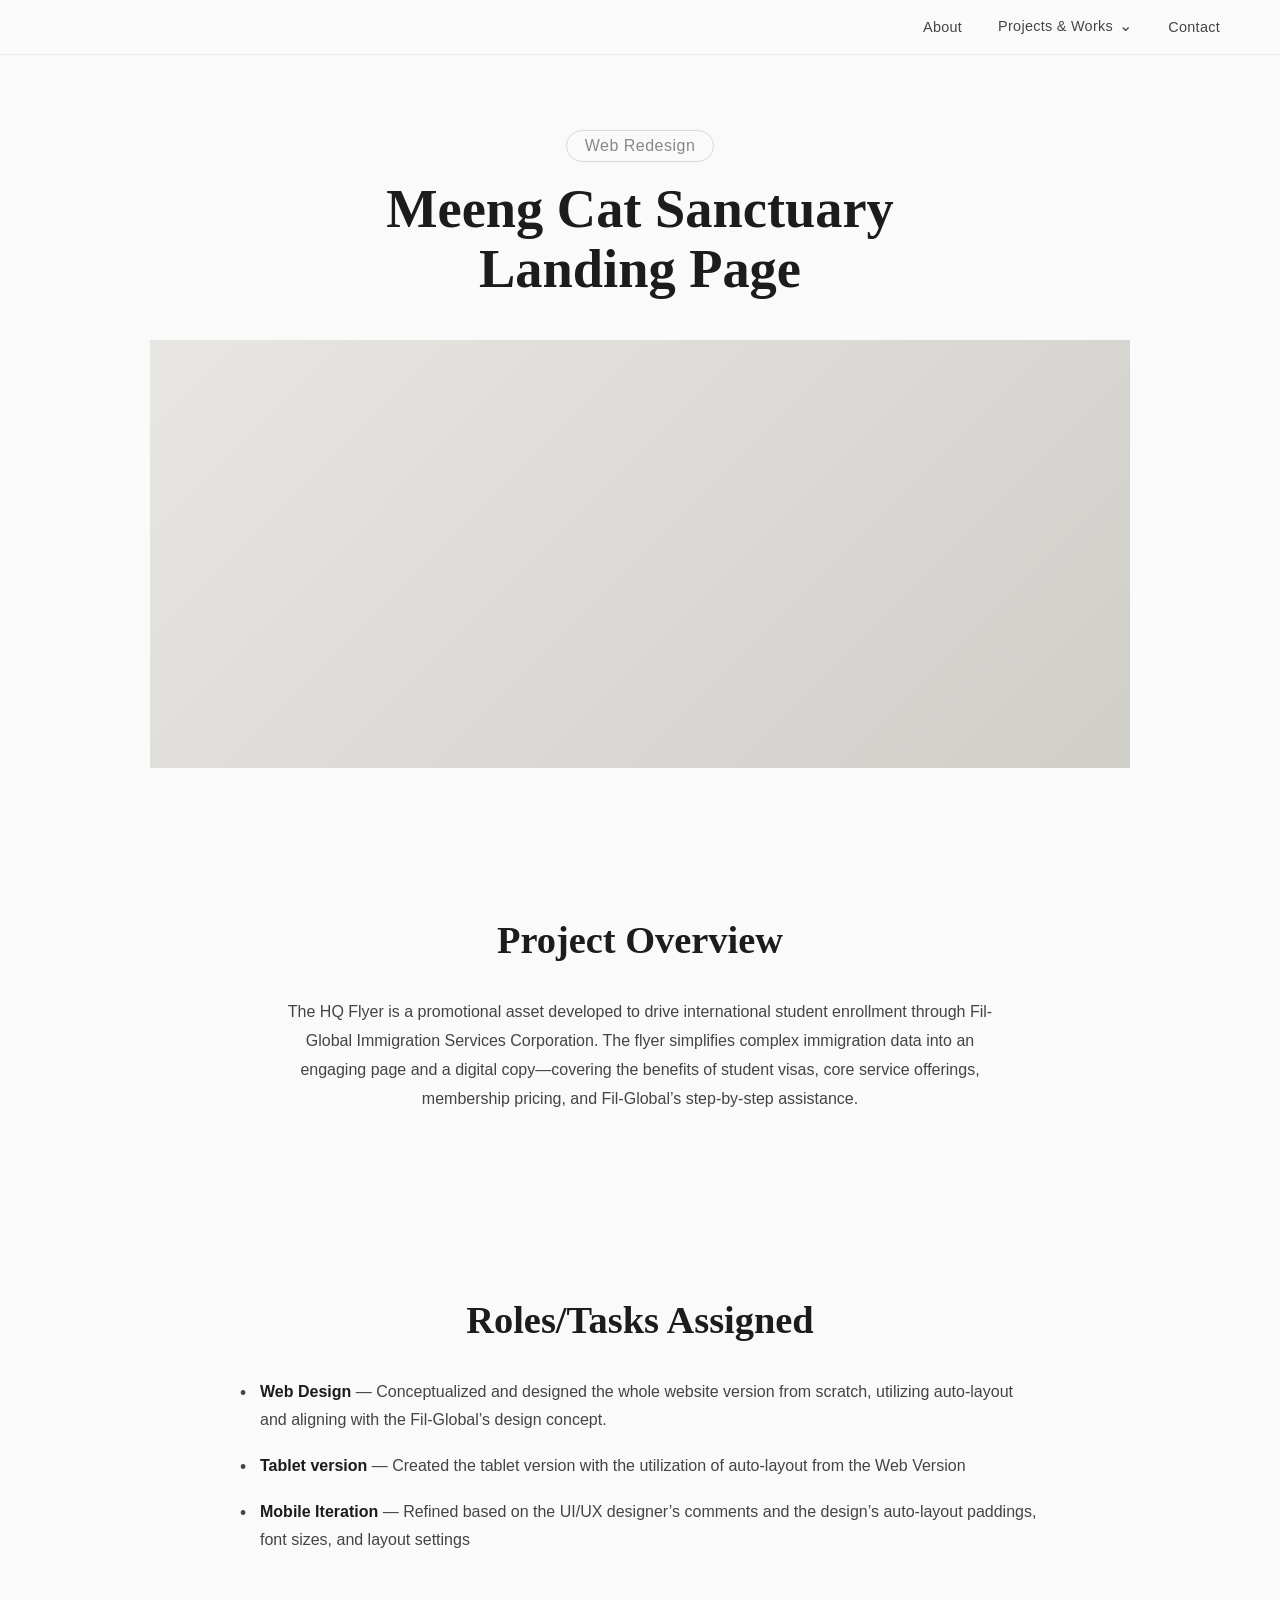
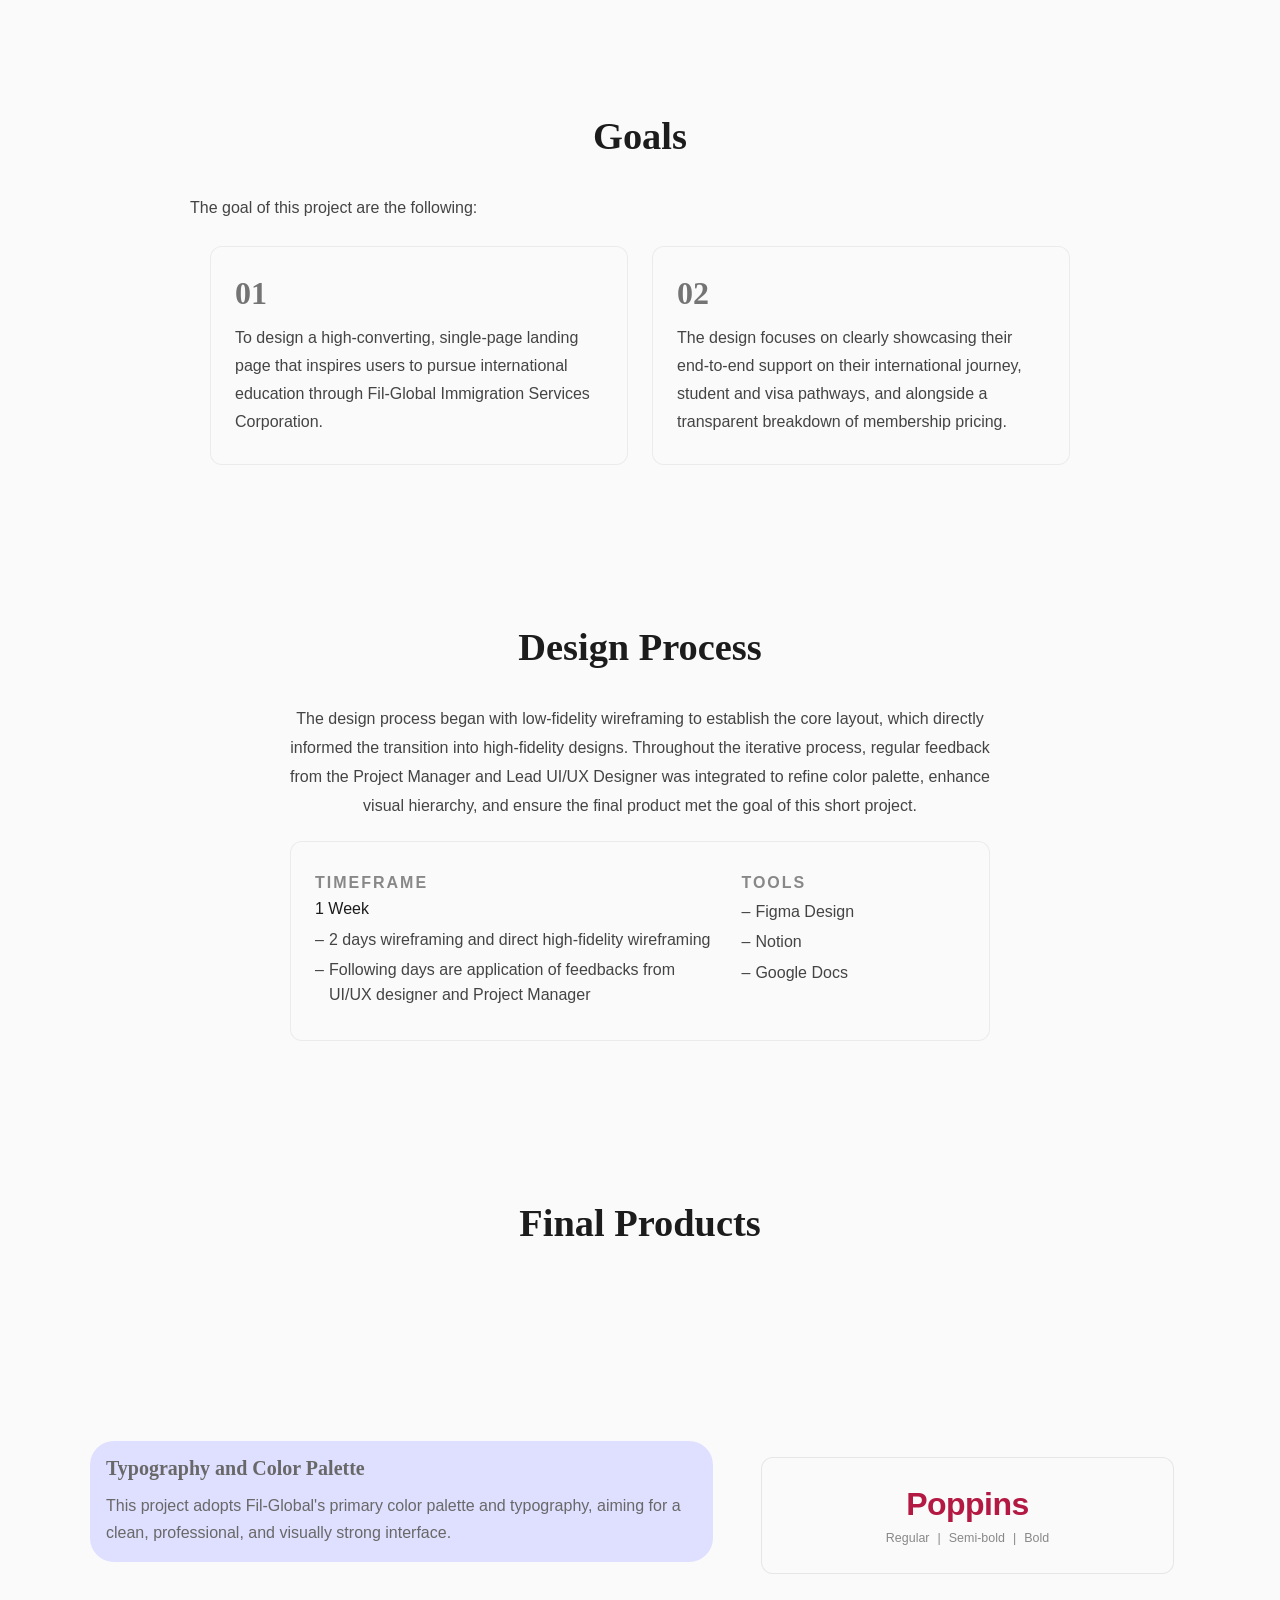
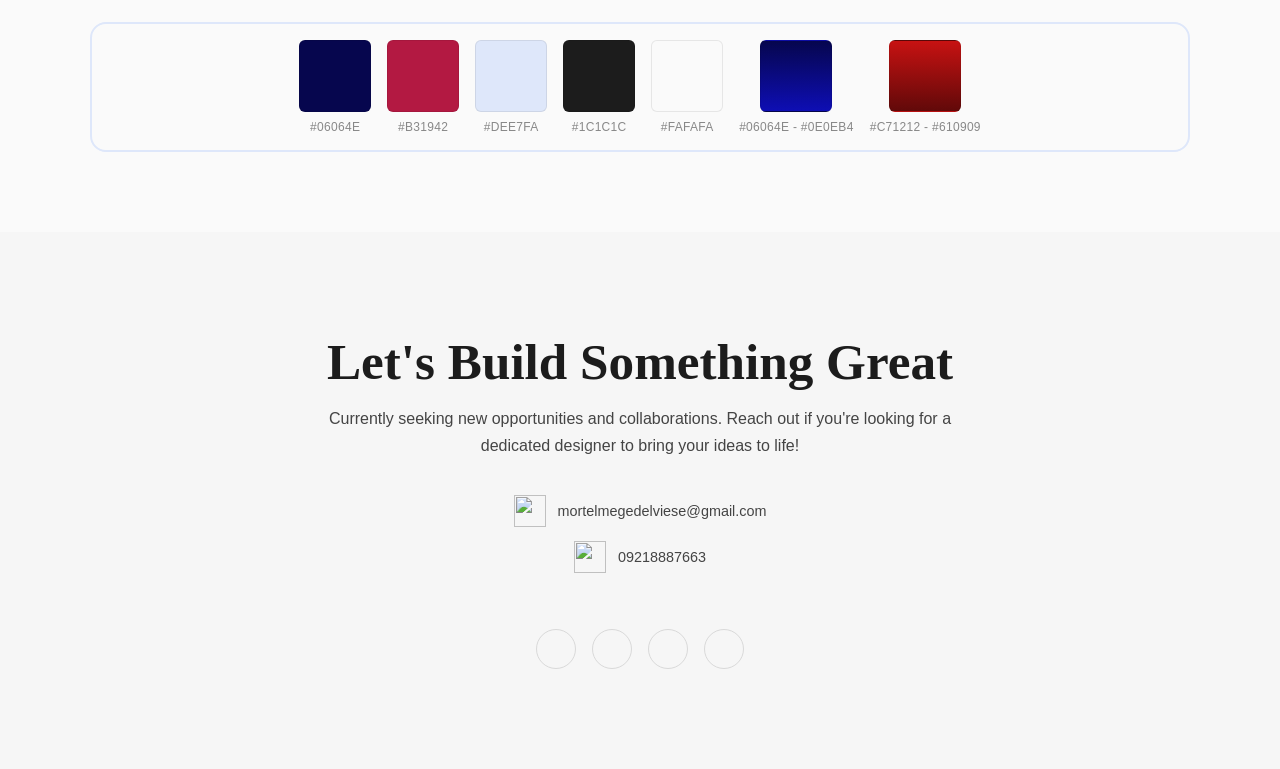
==== collateralwork.html @ 7d031345 "Vroom, Collateral, and Work Files" ====
<!DOCTYPE html>
<html lang="en">
<head>
  <meta charset="UTF-8" />
  <meta name="viewport" content="width=device-width, initial-scale=1.0" />
  <title>VROOM Car Rental — Case Study | Meg Mortel</title>
  <link rel="preconnect" href="https://fonts.googleapis.com" />
  <link rel="preconnect" href="https://fonts.gstatic.com" crossorigin />
  <link href="https://fonts.googleapis.com/css2?family=Playfair+Display:wght@700;900&family=DM+Sans:ital,wght@0,300;0,400;0,500;1,300&family=Montserrat:wght@700;900&display=swap" rel="stylesheet" />
  <link rel="stylesheet" href="works.css" />
  <link rel="stylesheet" href="collateral.css" />

</head>
<body>

  <!-- NAV -->
  <nav>
    <a href="index.html" class="nav-logo"><img src="index icons/MegMortel Logo.png" alt=""></a>
    <ul>
      <li><a href="index.html#about">About</a></li>
      <li class="has-dropdown">
        <a href="index.html#projects" class="dropdown-toggle">
          Projects &amp; Works
          <span class="chevron">&#8964;</span>
        </a>
        <ul class="dropdown">
          <li><a href="uiux.html">UI/UX Design</a></li>
          <li><a href="graphicdes.html">Graphic Design</a></li>
        </ul>
      </li>
      <li><a href="index.html#contact">Contact</a></li>
    </ul>
  </nav>

  <!-- HERO -->
  <section id="hero">
    <div class="hero-meta reveal">
      <span class="pill">Web Redesign</span>
    </div>
    <h1 class="hero-title reveal">Meeng Cat Sanctuary<br>Landing Page</h1>

    <div class="hero-banner reveal">
      <div class="hero-img-placeholder"><img src="collateral images/collateral - header.png" alt=""></div>
    </div>
  </section>

  <!-- PROJECT OVERVIEW -->
  <section class="content-section" id="overview">
    <h2 class="section-heading reveal">Project Overview</h2>
    <p class="body-text centered reveal">
      The HQ Flyer is a promotional asset developed to drive international student enrollment through 
      Fil-Global Immigration Services Corporation. The flyer simplifies complex immigration data into 
      an engaging page and a digital copy—covering the benefits of student visas, core service offerings, 
      membership pricing, and Fil-Global’s step-by-step assistance.
    </p>

    <div class="full-img-block reveal">
      <img src="collateral images/collateral - display.png" alt="">
    </div>
  </section>
  <!-- PROBLEM -->
  <section class="content-section alt-bg" id="problem">
    <div class="section-inner">
      <h2 class="section-heading reveal">Roles/Tasks Assigned</h2>
      <ul class="problem-list reveal">
        <li>
          <strong>Web Design</strong> — Conceptualized and designed the whole website version from scratch, utilizing auto-layout and aligning with the Fil-Global’s design concept.
        </li>
        <li>
          <strong>Tablet version</strong> — Created the tablet version with the utilization of auto-layout from the Web Version
        </li>
        <li>
          <strong>Mobile Iteration</strong> — Refined based on the UI/UX designer’s comments and the design’s auto-layout paddings, font sizes, and layout settings 
        </li>
      </ul>
    </div>
  </section>

  <!-- GOALS -->
  <section class="content-section" id="goals">
    <div class="section-inner">
      <h2 class="section-heading reveal">Goals</h2>
      <p class="body-text reveal">The goal of this project are the following:</p>
      <div class="goals-grid reveal">
        <div class="goal-card">
          <div class="goal-num">01</div>
          <p>To design a high-converting, single-page landing page that inspires users to pursue international education through Fil-Global Immigration Services Corporation.</p>
        </div>
        <div class="goal-card">
          <div class="goal-num">02</div>
          <p>The design focuses on clearly showcasing their end-to-end support on their international journey, student and visa pathways, and alongside a transparent breakdown of membership pricing.</p>
        </div>
      </div>
    </div>
  </section>

  <!-- DESIGN PROCESS -->
  <section class="content-section alt-bg" id="process">
    <div class="section-inner">
      <h2 class="section-heading reveal">Design Process</h2>
      <p class="body-text centered reveal">
        The design process began with low-fidelity wireframing to establish the core layout, which directly informed the transition into high-fidelity designs. Throughout the iterative process, regular feedback from the Project Manager and Lead UI/UX Designer was integrated to refine color palette, enhance visual hierarchy, and ensure the final product met the goal of this short project.
      </p>

      <div class="process-meta reveal">

        <div class="timeframe-cont meta-col">
          <p class="meta-label">Timeframe</p>
          <p class="meta-val">1 Week</p>
          <ul class="meta-list">
            <li>2 days wireframing and direct high-fidelity wireframing</li>
            <li>Following days are application of feedbacks from UI/UX designer and Project Manager</li>
          </ul>
        </div>

        <div class="tools-cont meta-col">
          <p class="meta-label">Tools</p>
          <ul class="meta-list">
            <li>Figma Design</li>
            <li>Notion</li>
            <li>Google Docs</li>
          </ul>
        </div>

      </div>
    </div>
  </section>

  <!-- FINAL PRODUCTS -->
  <section class="content-section" id="final">
    <h2 class="section-heading reveal">Final Products</h2>
    <div class="full-img-block reveal">
      <img src="collateral images/collateral - finish.png" alt="">
    </div>
  </section>

  <!-- TYPOGRAPHY & COLOR PALETTE -->
<section class="content-section alt-bg" id="typography">
  <div class="coll-type-color-grid reveal">

    <div class="coll-type-block">
      <div class="coll-typography-container">
        <h3 class="coll-type-section-title">Typography and Color Palette</h3>
        <p class="coll-type-desc">
          This project adopts Fil-Global's primary color palette and typography,
          aiming for a clean, professional, and visually strong interface.
        </p>
      </div>
    </div>

    <div class="coll-brand-block">
      <div class="montserrat-display">
        <span class="mont-name">Poppins</span>  <!-- fix: was Montserrat -->
        <div class="mont-weights">
          <span>Regular</span><span>|</span><span>Semi-bold</span><span>|</span><span>Bold</span>
        </div>
      </div>
    </div>

    <div class="coll-color-container">
      <div class="coll-color-swatches">
        <div class="coll-swatch-item">
          <div class="coll-swatch" style="background:#06064E;"></div>
          <span>#06064E</span>
        </div>
        <div class="coll-swatch-item">
          <div class="coll-swatch" style="background:#B31942;"></div>
          <span>#B31942</span>
        </div>
        <div class="coll-swatch-item">
          <div class="coll-swatch" style="background:#DEE7FA;"></div>
          <span>#DEE7FA</span>
        </div>
        <div class="coll-swatch-item">
          <div class="coll-swatch" style="background:#1C1C1C;"></div>
          <span>#1C1C1C</span>
        </div>
        <div class="coll-swatch-item">
          <div class="coll-swatch" style="background:#FAFAFA;"></div>
          <span>#FAFAFA</span>
        </div>
        <div class="coll-swatch-item">
          <div class="coll-swatch" style="background:linear-gradient(#06064E, #0E0EB4);"></div>
          <span>#06064E - #0E0EB4</span> 
        </div>
        <div class="coll-swatch-item">
          <div class="coll-swatch" style="background:linear-gradient(#C71212, #610909);"></div>
          <span>#C71212 - #610909</span> 
        </div>
      </div>
    </div>

  </div>
</section>

  <!-- CONTACT -->
  <section id="contact">
    <h2 class="reveal">Let's Build Something Great</h2>
    <p class="reveal">Currently seeking new opportunities and collaborations. Reach out if you're looking for a dedicated designer to bring your ideas to life!</p>

    <div class="contact-info reveal">
      <div class="contact-row">
        <img src="index icons/mail.png" alt="">
        <p>mortelmegedelviese@gmail.com</p>
      </div>
      <div class="contact-row">
        <img src="index icons/call.png" alt="">
        <p>09218887663</p>
      </div>
    </div>

    <div class="social-links reveal">
      <a href="#https://github.com/Edelviese" aria-label="GitHub">
        <img src="index icons/github logo.png" alt="">
      </a>
      <a href="#https://www.linkedin.com/in/meg-edelviese-mortel/" aria-label="LinkedIn">
        <img src="index icons/linkedin logo.png" alt="">
      </a>
      <a href="#https://dribbble.com/meg-edelviese-mortel" aria-label="Dribbble">
        <img src="index icons/dribbble-icon logo.png" alt="">
      </a>
      <a href="#" aria-label="Instagram (unavailable at the moment)">
        <img src="index icons/instagram logo.png" alt="">
      </a>
    </div>
  </section>

  <script src="works.js"></script>
</body>
</html>
---- works.css ----
*, *::before, *::after { box-sizing: border-box; margin: 0; padding: 0; }

:root {
  --vroom-orange:      #F05C00;
  --vroom-red:         #B01C1C;
  --vroom-yellow:      #F5C518;
  --black:       #1c1c1c;
  --grey-dark:   #444;
  --grey-mid:    #888;
  --grey-light: #D9D9D9;
  --bg:        #FAFAFA;
  --bg-alt:      #FAFAFA;
  --white:       #FAFAFA;
  --radius:      12px;
}

html { scroll-behavior: smooth; }

body {
  font-family: 'Poppins', sans-serif;
  background: var(--bg);
  color: var(--black);
  overflow-x: hidden;
}

/* ─── NAV ─── */
nav {
  position: fixed; top: 0; left: 0; right: 0;
  z-index: 100;
  display: flex; align-items: center; justify-content: space-between;
  padding: 18px 60px;
  background: #FAFAFA;
  backdrop-filter: blur(10px);
  border-bottom: 1px solid rgba(0,0,0,0.06);
}

.nav-logo img{
  height: 40px;
}

nav ul {
  list-style: none;
  display: flex; gap: 36px;
}
nav ul a {
  text-decoration: none;
  color: var(--grey-dark);
  font-size: 0.9rem;
  font-weight: 500;
  letter-spacing: 0.3px;
  transition: color 0.2s;
}
nav ul a:hover { color: var(--purple); font-weight: 600;}

/* ─── DROPDOWN ─── */

.has-dropdown {
  position: relative;
}

.dropdown-toggle {
  display: flex;
  align-items: center;
  gap: 6px;
  cursor: pointer;
}

.chevron {
  font-size: 1rem;
  display: inline-block;
  transition: transform 0.25s ease;
  line-height: 1;
}

.has-dropdown.open .chevron {
  transform: rotate(180deg);
}

.dropdown {
  display: none;
  position: absolute;
  top: calc(100% + 8px);
  left: 50%;
  transform: translateX(-50%);
  background: var(--white);
  border-radius: 10px;
  box-shadow: 0 8px 24px rgba(0, 0, 0, 0.1);
  padding: 8px 0;
  min-width: 160px;
  list-style: none;
  z-index: 100;
}

.dropdown::before {
  content: '';
  position: absolute;
  top: -6px;
  left: 50%;
  transform: translateX(-50%);
  border-width: 0 6px 6px 6px;
  border-style: solid;
  border-color: transparent transparent var(--white) transparent;
}

.dropdown li a {
  display: block;
  padding: 10px 20px;
  font-size: 0.9rem;
  color: var(--text);
  white-space: nowrap;
  transition: background 0.2s, color 0.2s;
}

.dropdown li a:hover {
  background: #f5f5f5;
  color: #B31942;
}

.has-dropdown.open .dropdown {
  display: block;
}

.has-dropdown.open > a {
  color: #B31942;
}


/* ─── HERO ─── */
#hero {
  padding: 130px 60px 70px;
  max-width: 1100px;
  margin: 0 auto;
  text-align: center;
}

.hero-meta { margin-bottom: 18px; }

.pill {
  display: inline-block;
  border: 1.5px solid var(--grey-light);
  border-radius: 50px;
  padding: 6px 18px;
  font-size: 1rem;
  font-weight: 500;
  letter-spacing: 0.5px;
  color: var(--grey-mid);
}

.hero-title {
  font-family: 'Space Grotesk', serif;
  font-size: clamp(2rem, 5vw, 3.4rem);
  font-weight: 900;
  line-height: 1.1;
  margin-bottom: 40px;
  color: var(--black);
}

.hero-banner {
  position: relative;
  overflow: hidden;
  background: var(--grey-light);
}

.hero-img-placeholder {
  width: 100%;
  aspect-ratio: 16/7;
  background: linear-gradient(135deg, #e8e6e2, #d0cec9);
  display: flex; align-items: center; justify-content: center;
  font-size: 1rem;
  color: var(--grey-mid);
  font-weight: 500;
  letter-spacing: 0.5px;
}

.hero-banner img {
  width: 100%;
  display: block;
}


/* ─── SHARED SECTION STYLES ─── */ 
.content-section {
  padding: 80px 60px;
}

.alt-bg { background: var(--bg-alt); }

.section-inner {
  max-width: 900px;
  margin: 0 auto;
}

.section-heading {
  font-family: 'Space Grotesk', serif;
  font-size: clamp(1.6rem, 3.5vw, 2.4rem);
  font-weight: 900;
  text-align: center;
  margin-bottom: 36px;
  color: var(--black);
}

.body-text {
  font-size: 1rem;
  line-height: 1.8;
  color: var(--grey-dark);
  max-width: 720px;
}
.body-text.centered { margin: 0 auto; text-align: center; }

/* ─── FULL IMAGE BLOCKS ─── */
.full-img-block {
  max-width: 1000px;
  margin: 24px auto 0;
}

.img-placeholder {
  width: 100%;
  border-radius: var(--radius);
  background: linear-gradient(135deg, #e2e0dc, #cac8c3);
  display: flex; align-items: center; justify-content: center;
  font-size: 1rem;
  color: var(--grey-mid);
  font-weight: 500;
  letter-spacing: 0.5px;
}
.img-placeholder.tall   { aspect-ratio: 16/7; }
.img-placeholder.medium { aspect-ratio: 16/6; }

.img-placeholder img,
.full-img-block img {
  width: 100%;
  display: block;
}

/* ─── PROBLEM ─── */
.problem-list {
  list-style: none;
  display: flex; flex-direction: column; gap: 18px;
  max-width: 800px;
  margin: 0 auto;
}
.problem-list li {
  font-size: 1rem;
  line-height: 1.75;
  color: var(--grey-dark);
  padding-left: 20px;
  position: relative;
}
.problem-list li::before {
  content: '•';
  position: absolute; left: 0; top: 0;
  color: var(--orange);
  font-size: 1.1rem;
}
.problem-list strong { color: var(--black); }

/* ─── GOALS ─── */
.goals-grid {
  display: grid;
  grid-template-columns: 1fr 1fr;
  gap: 24px;
  max-width: 860px;
  margin: 24px auto 0;
}

.goal-card {
  background: var(--white);
  border-radius: var(--radius);
  padding: 28px 24px;
  border: 1px solid rgba(0,0,0,0.06);
}

.goal-num {
  font-family: 'Space Grotesk', serif;
  font-size: 2rem;
  font-weight: 900;
  color: var(--orange);
  margin-bottom: 12px;
  opacity: 0.6;
}

.goal-card p {
  font-size: 1rem;
  line-height: 1.75;
  color: var(--grey-dark);
}

/* ─── PROCESS META ─── */
.process-meta {
  display: grid;
  grid-template-columns: 1.8fr 1fr; 
  max-width: 700px;
  margin: 20px auto 0;
  background: var(--white);
  border-radius: var(--radius);
  padding: 32px 24px;
  border: 1px solid rgba(0,0,0,0.06);
  gap: 24px;

}

.meta-label {
  font-size: 1rem;
  font-weight: 700;
  letter-spacing: 2px;
  text-transform: uppercase;
  color: var(--grey-mid);
  margin-bottom: 8px;
}

.meta-val {
  font-size: 1rem;
  font-weight: 500;
  color: var(--black);
  margin-bottom: 10px;
}

.meta-list {
  list-style: none;
  display: flex; flex-direction: column; gap: 6px;
}
.meta-list li {
  font-size: 1rem;
  color: var(--grey-dark);
  line-height: 1.55;
  padding-left: 14px;
  position: relative;
}
.meta-list li::before {
  content: '–';
  position: absolute; left: 0;
  color: var(--orange);
}

/* ─── VROOM TYPOGRAPHY & COLOR ─── */
/* description */
.type-color-grid {
  display: grid;
  grid-template-columns: 1.4fr 1fr; 
  gap: 32px;
  max-width: 1100px;
  margin: 0 auto;
  align-items: start;
}

.type-block {
  background: var(--white);
  border-radius: var(--radius);
  /* padding: 32px; */
  display: flex;          
  flex-direction: column; 
  gap: 20px;
}

.typography-container {
  background-color: #FFF2EA;
  padding: 16px 16px;
  border-radius: 24px;
}

.type-section-title {
  font-family: 'Space Grotesk', serif;
  font-size: 1.25rem;
  font-weight: 700;
  margin-bottom: 12px;
  color: #686868;
}

.type-desc {
  font-size: 1rem;
  line-height: 1.7;
  color: #686868;
  margin-bottom: 24px;
}

/* color palette */

.color-container  {
  border: 2px solid #F05C00;
  border-radius: 16px;
  padding: 16px 16px;
  align-items: center;
}

.color-swatches {
  display: flex; gap: 16px; flex-wrap: wrap;
  margin-bottom: 8px;
  justify-content: center;
}

.swatch {
  width: 72px; height: 72px;
  border-radius: 6px;
  border: 1px solid rgba(0,0,0,0.08);
  cursor: pointer;
  transition: transform 0.2s;
}
.swatch:hover { transform: scale(1.1); }

.swatch-item {
  display: flex;
  flex-direction: column;
  align-items: center;
  gap: 16px;
}

.swatch-item span {
  font-size: 0.9rem;
  text-align: center;
  color: var(--grey-mid);
  font-weight: 500;
  letter-spacing: 0.3px;
}

.swatch-labels span {
  font-size: 0.9rem;
  width: 64px;       
  text-align: center;
  color: var(--grey-mid);
  font-weight: 500;
  letter-spacing: 0.3px;
}

/* brand - typography */

.brand-block {
  display: flex; flex-direction: column; gap: 20px;
  align-items: center;
  padding: 16px;
}

.montserrat-display {
  background: var(--white);
  padding: 28px 24px;
  text-align: center;
}

.mont-name {
  display: block;
  font-family: 'Montserrat', sans-serif;
  font-size: 2rem;
  font-weight: 700;
  color: #F05C00;
  letter-spacing: -0.5px;
  margin-bottom: 8px;
}

.mont-weights {
  font-size: 0.78rem;
  color: var(--grey-mid);
  display: flex; justify-content: center; gap: 8px;
  align-items: center;
}

.vroom-logo-block {
  background: var(--white);
  border-radius: var(--radius);
  padding: 28px 24px;
  border: 1px solid rgba(0,0,0,0.06);
  display: flex; align-items: center; justify-content: center;
}

.vroom-logo-placeholder {
  display: flex; align-items: center; gap: 14px;
}

/* ─── CTA / FOOTER ─── */
#contact {
  background: #F6F6F6;
  padding: 100px 24px;
  text-align: center;
}

#contact h2 {
  font-family: 'Space Grotesk', serif;
  font-size: clamp(2rem, 5vw, 3.2rem);
  font-weight: 900;
  margin-bottom: 14px;
}

#contact > p {          
  color: var(--grey-dark);
  max-width: 640px;
  margin: 0 auto 36px;
  line-height: 1.7;
}

.contact-info {
  display: inline-flex;
  flex-direction: column;
  align-items: center;
  gap: 14px;
  margin-bottom: 32px;
}

.contact-row {
  display: flex;
  align-items: center;
  gap: 12px;
  font-size: 0.9rem;
  color: var(--grey-dark);
}
.contact-row svg { color: var(--purple); flex-shrink: 0; }

.contact-row img {
  width: 32px;
  height: 32px;
  object-fit: contain;
  flex-shrink: 0;
}

.contact-row p {
  margin: 0;
  font-size: 0.9rem;
  color: var(--grey-dark);
}

.social-links {
  display: flex; gap: 16px; justify-content: center;
  margin-top: 24px;
}
.social-links a {
  width: 40px; height: 40px;
  border-radius: 50%;
  border: 1.5px solid var(--grey-light);
  display: flex; align-items: center; justify-content: center;
  text-decoration: none;
  color: var(--grey-dark);
  transition: border-color 0.2s, color 0.2s, transform 0.2s;
}
.social-links a:hover {
  border-color: var(--purple);
  color: var(--purple);
  transform: translateY(-3px);
}

/* ─── ANIMATIONS ─── */
.reveal {
  opacity: 0;
  transform: translateY(28px);
  transition: opacity 0.7s ease, transform 0.7s ease;
}
.reveal.visible {
  opacity: 1;
  transform: translateY(0);
}



/* ─── RESPONSIVE ─── */
@media (max-width: 768px) {
  nav { padding: 16px 20px; }
  nav ul { gap: 18px; }

  #hero { padding: 110px 20px 50px; }
  .content-section { padding: 60px 20px; }

  .goals-grid { grid-template-columns: 1fr; }
  .process-meta { grid-template-columns: 1fr; }
  .type-color-grid { grid-template-columns: 1fr; }
}
---- collateral.css ----
/* ─── TYPOGRAPHY & COLOR ─── */

.coll-type-color-grid {        
  display: grid;
  grid-template-columns: 1.4fr 1fr;
  grid-template-rows: auto auto;
  gap: 32px;
  max-width: 1100px;
  margin: 0 auto;
  align-items: start;
}

.coll-color-container {
  grid-column: 1 / -1;          
  border: 2px solid #DEE7FA;   
  border-radius: 16px;
  padding: 16px;
}

.coll-type-block {
  background: var(--white);
  border-radius: var(--radius);
  display: flex;
  flex-direction: column;
  gap: 20px;
}

.coll-typography-container {
  background-color: #DFDFFF;
  padding: 16px;
  border-radius: 24px;
}

.coll-type-section-title {
  font-family: 'Space Grotesk', serif;
  font-size: 1.25rem;
  font-weight: 700;
  margin-bottom: 12px;
  color: #686868;
}

.coll-type-desc {
  font-size: 1rem;
  line-height: 1.7;
  color: #686868;
  margin-bottom: 0;             
}

.coll-brand-block {              
  display: flex;
  flex-direction: column;
  gap: 20px;
  align-items: center;
  padding: 16px;
}

.coll-color-swatches {
  display: flex;
  gap: 16px;
  flex-wrap: wrap;
  justify-content: center;
}

.coll-swatch {
  width: 72px;
  height: 72px;
  border-radius: 6px;
  border: 1px solid rgba(0,0,0,0.08);
  cursor: pointer;
  transition: transform 0.2s;
}
.coll-swatch:hover { transform: scale(1.1); }

.coll-swatch-item {
  display: flex;
  flex-direction: column;
  align-items: center;
  gap: 8px;                     
}

.coll-swatch-item span {
  font-size: 0.75rem;
  text-align: center;
  color: var(--grey-mid);
  font-weight: 500;
  letter-spacing: 0.3px;
}

.montserrat-display {
  background: var(--white);
  border: 1px solid rgba(0,0,0,0.08);
  border-radius: var(--radius);
  padding: 28px 24px;
  text-align: center;
  width: 100%;
}

.mont-name {
  display: block;
  font-family: 'Poppins', sans-serif;   
  font-size: 2rem;
  font-weight: 700;
  color: #B31942;                     
  letter-spacing: -0.5px;
  margin-bottom: 8px;
}

.mont-weights {
  font-size: 0.78rem;
  color: var(--grey-mid);
  display: flex;
  justify-content: center;
  gap: 8px;
  align-items: center;
}
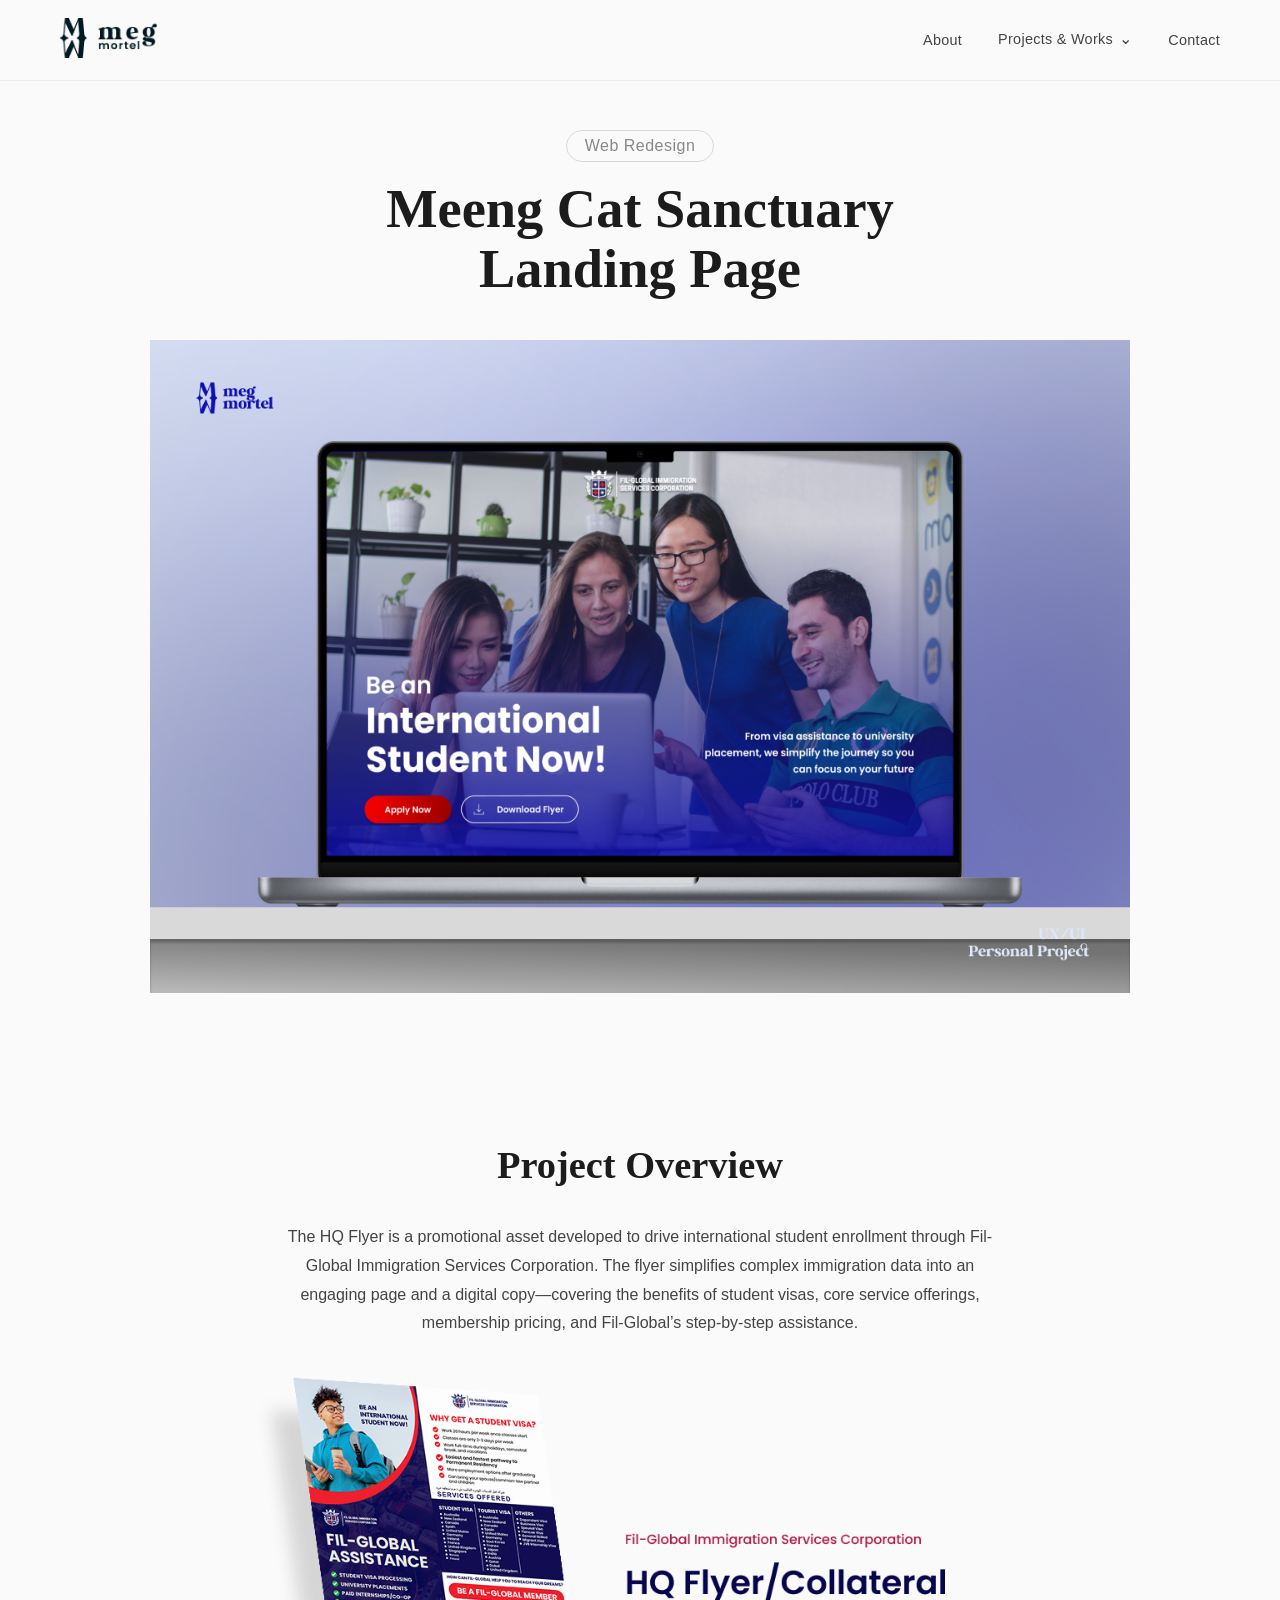
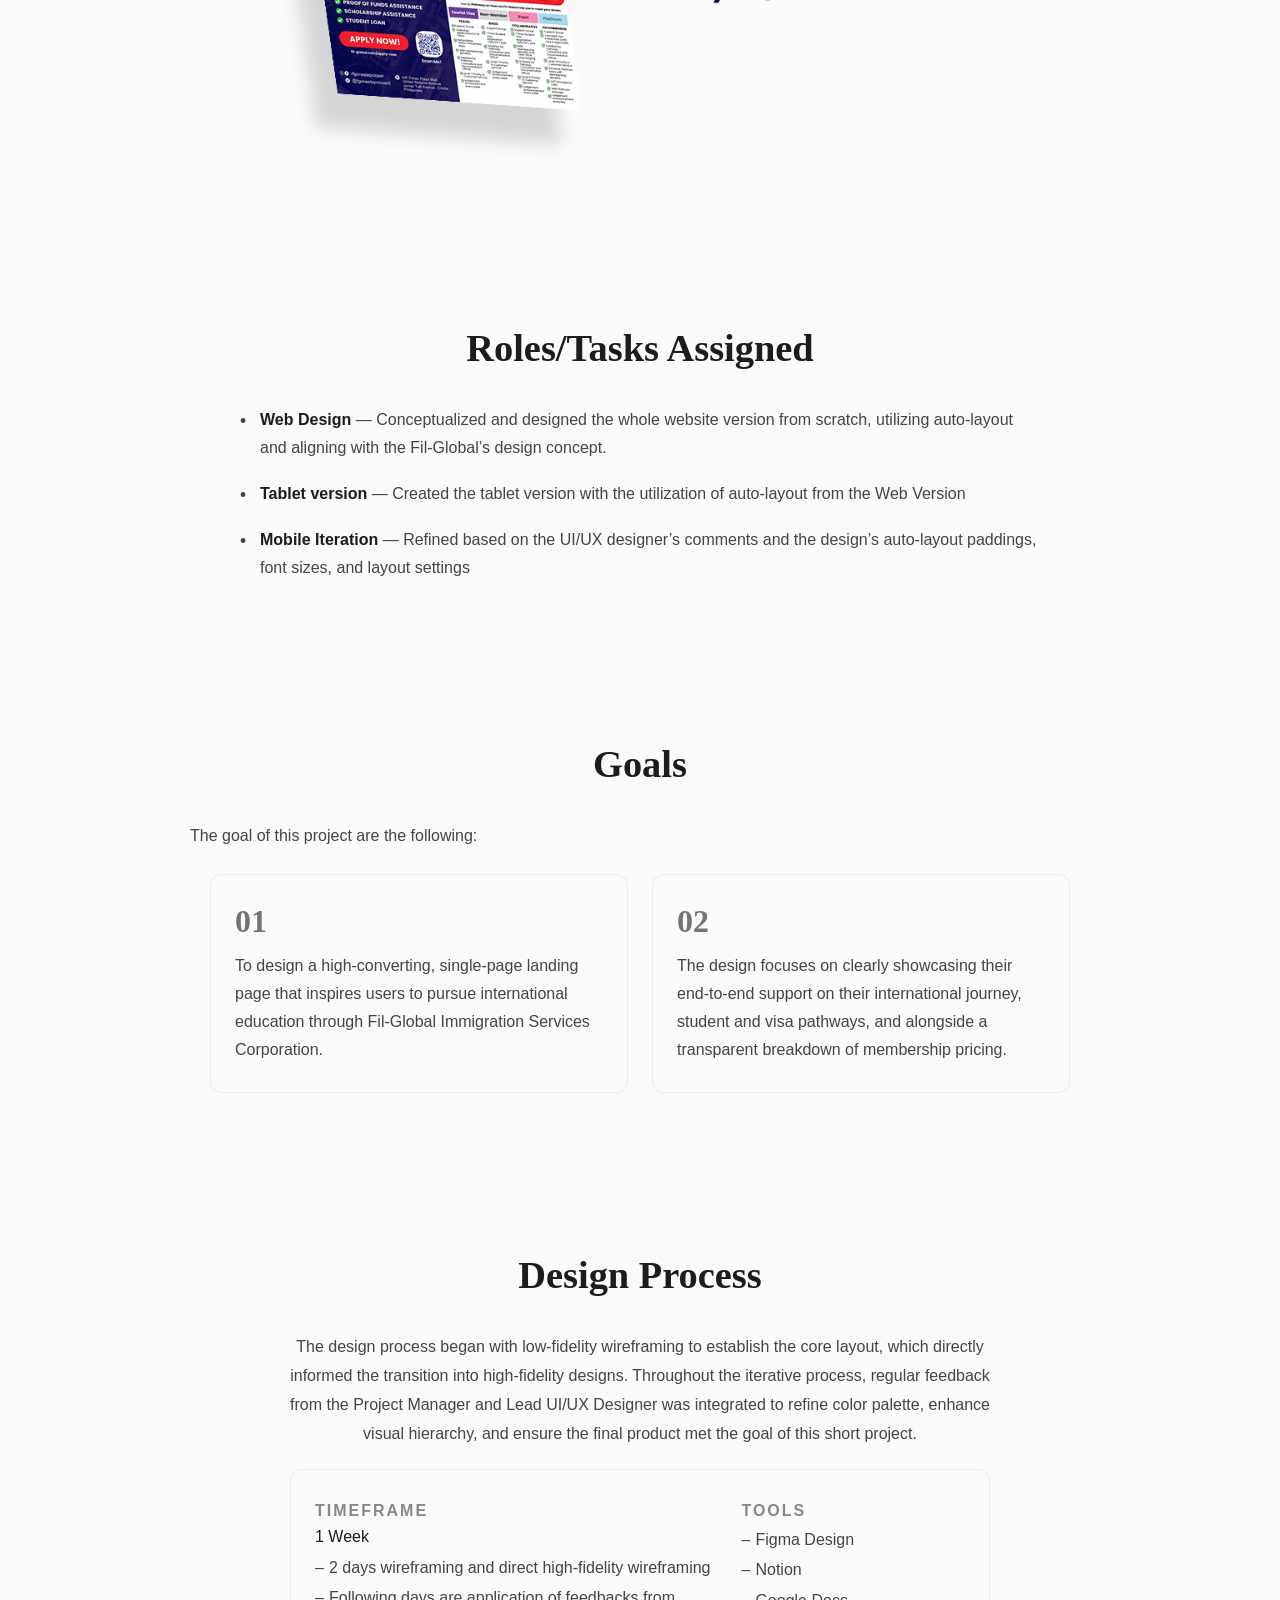
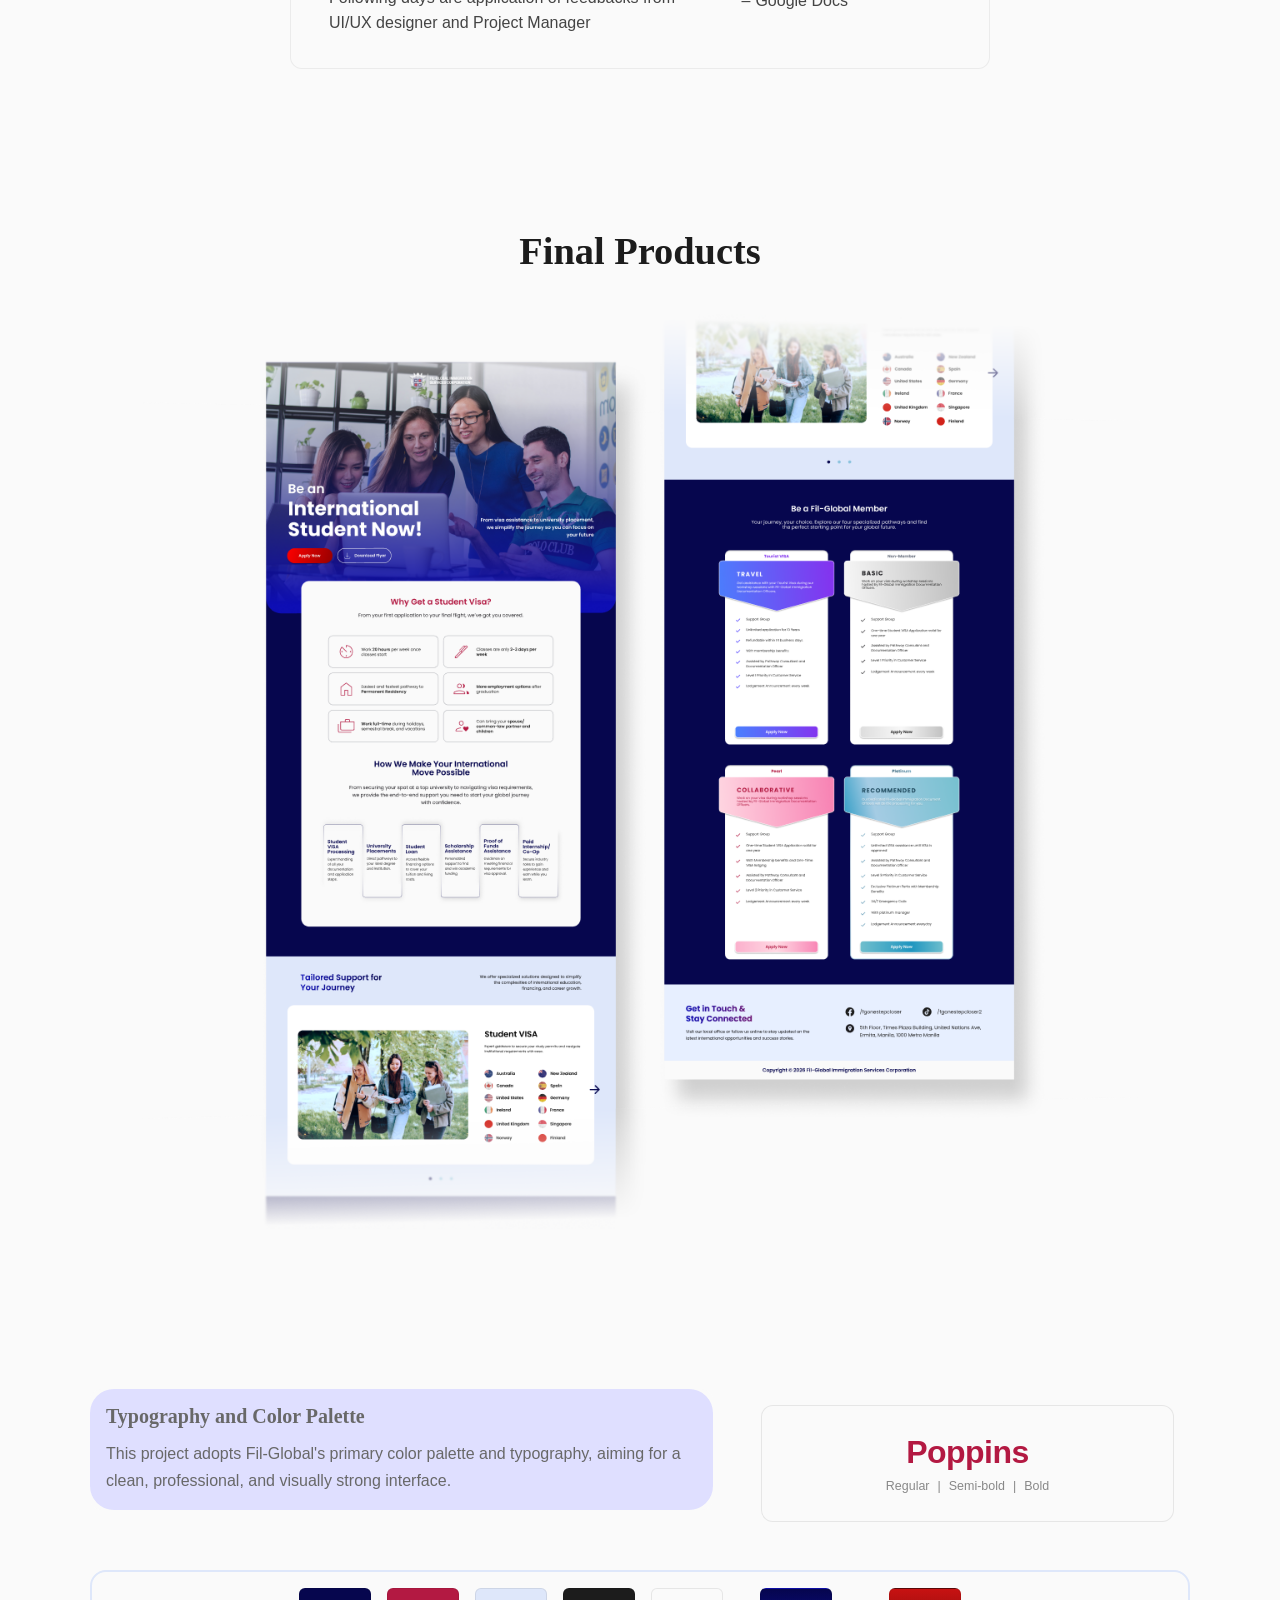
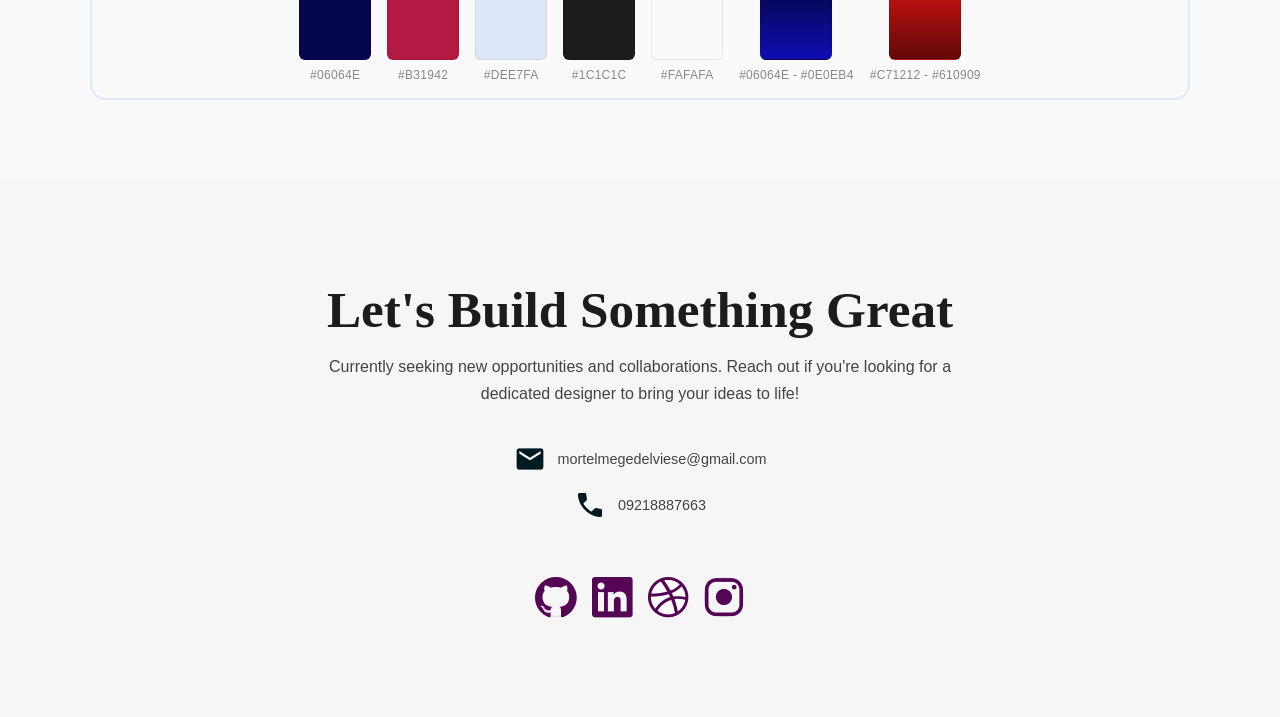
==== commit 64c7fdac: "updated collaterals footere" ====
--- a/collateralwork.html
+++ b/collateralwork.html
@@ -210,13 +210,13 @@
     </div>
 
     <div class="social-links reveal">
-      <a href="#https://github.com/Edelviese" aria-label="GitHub">
+      <a href="https://github.com/Edelviese" aria-label="GitHub">
         <img src="index icons/github logo.png" alt="">
       </a>
-      <a href="#https://www.linkedin.com/in/meg-edelviese-mortel/" aria-label="LinkedIn">
+      <a href="https://www.linkedin.com/in/meg-edelviese-mortel/" aria-label="LinkedIn">
         <img src="index icons/linkedin logo.png" alt="">
       </a>
-      <a href="#https://dribbble.com/meg-edelviese-mortel" aria-label="Dribbble">
+      <a href="https://dribbble.com/meg-edelviese-mortel" aria-label="Dribbble">
         <img src="index icons/dribbble-icon logo.png" alt="">
       </a>
       <a href="#" aria-label="Instagram (unavailable at the moment)">
@@ -227,4 +227,4 @@
 
   <script src="works.js"></script>
 </body>
-</html>+</html>
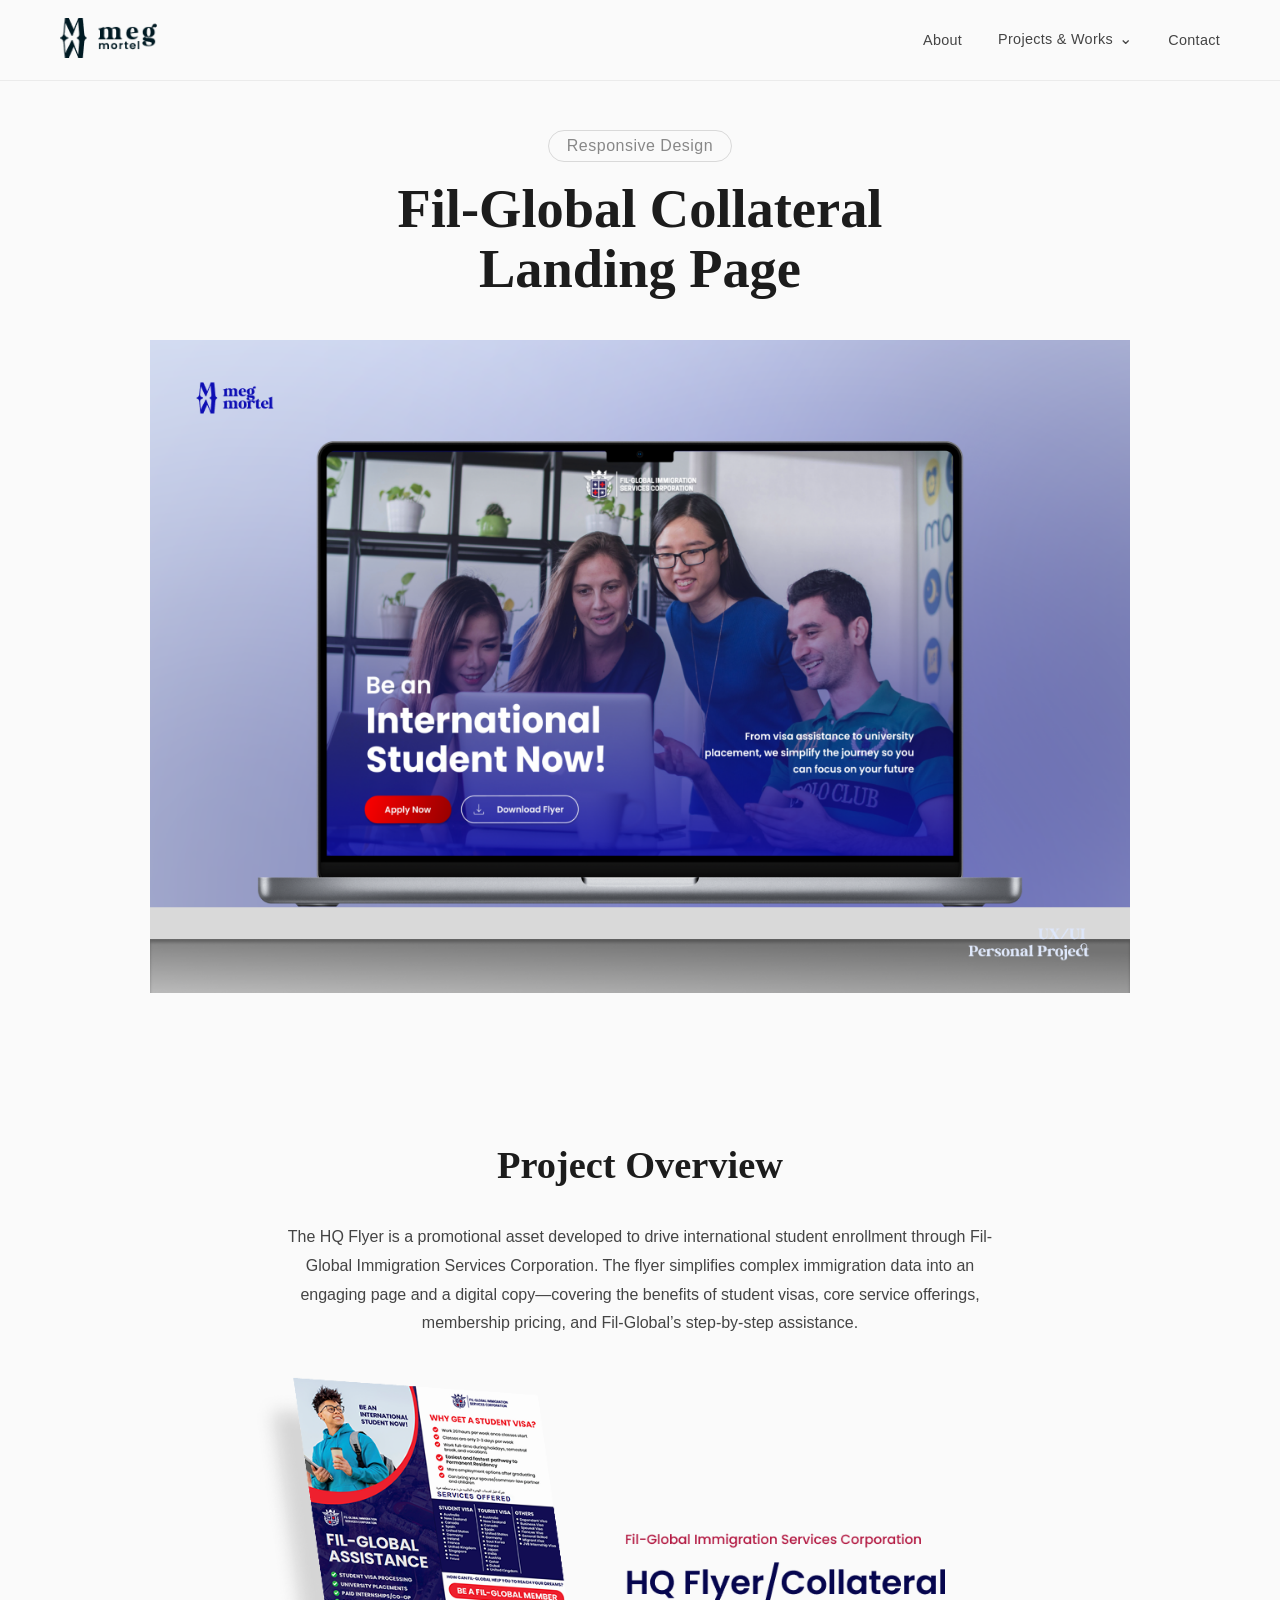
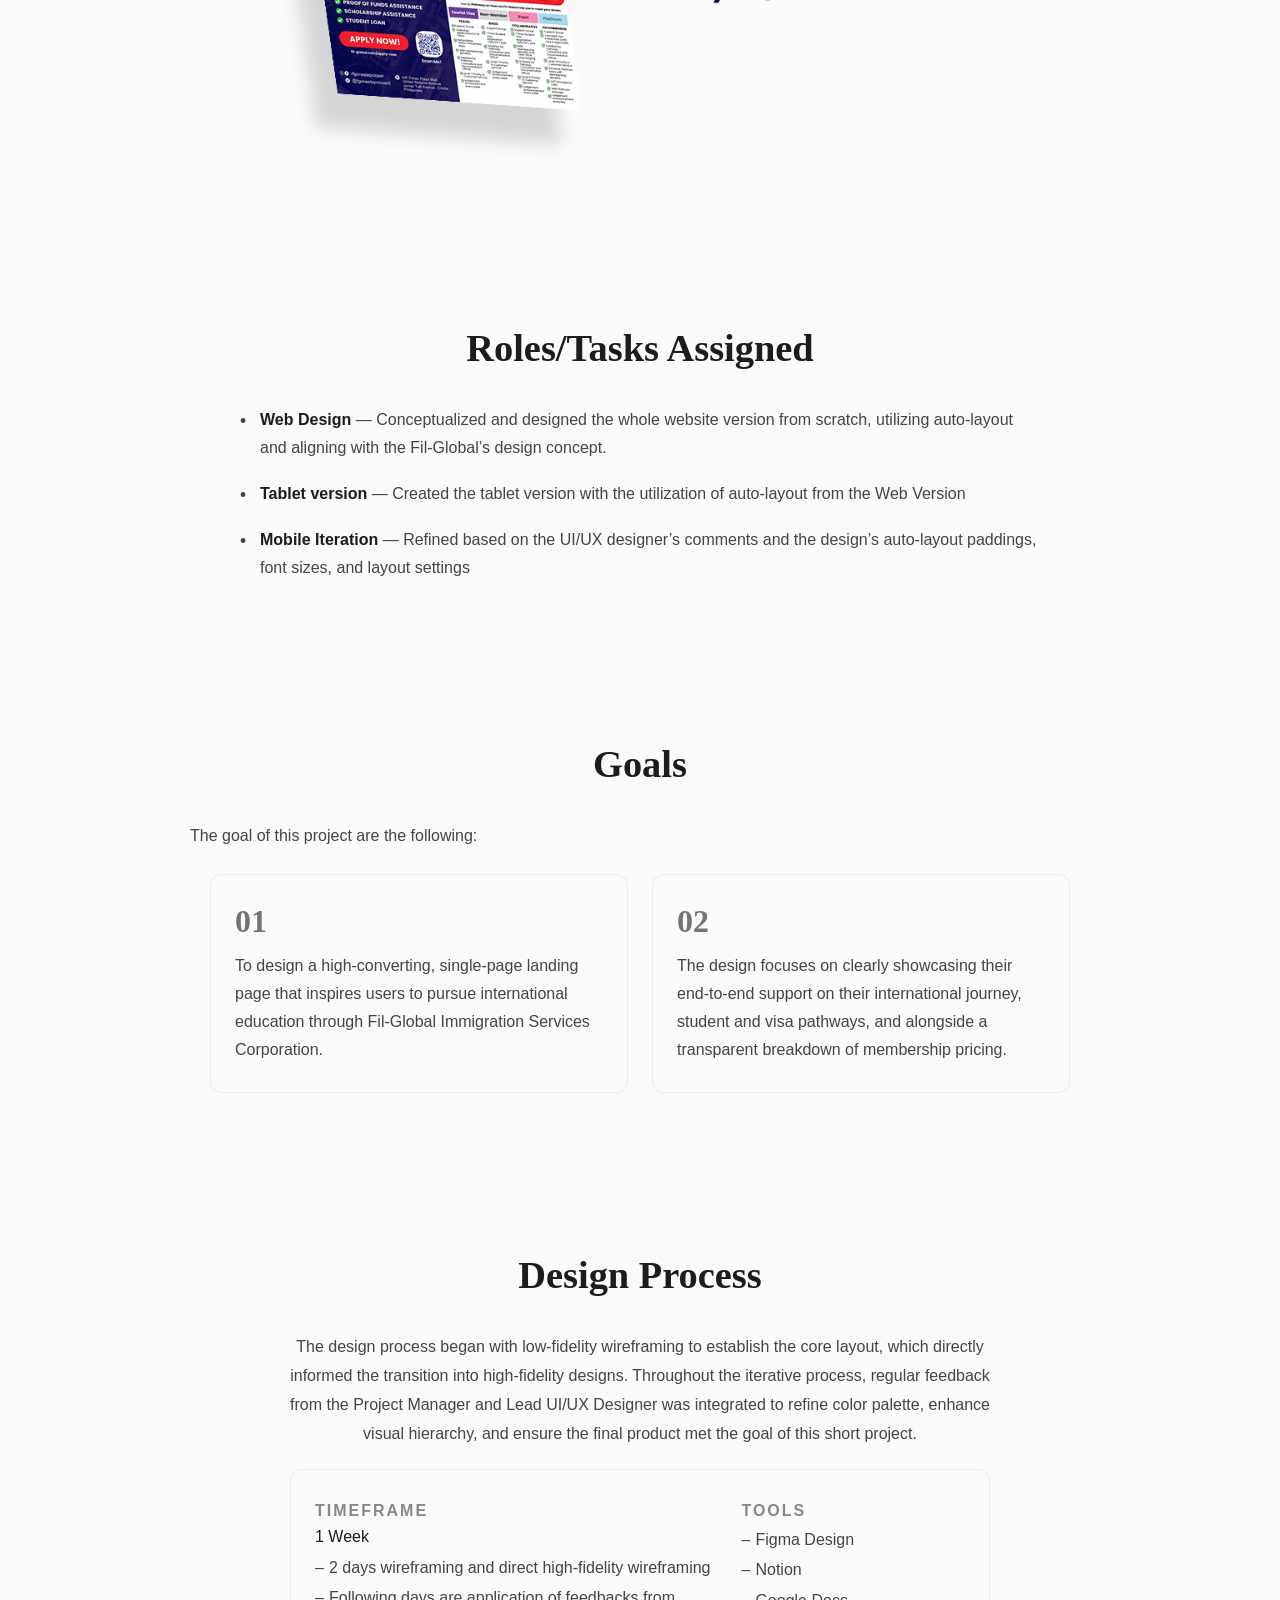
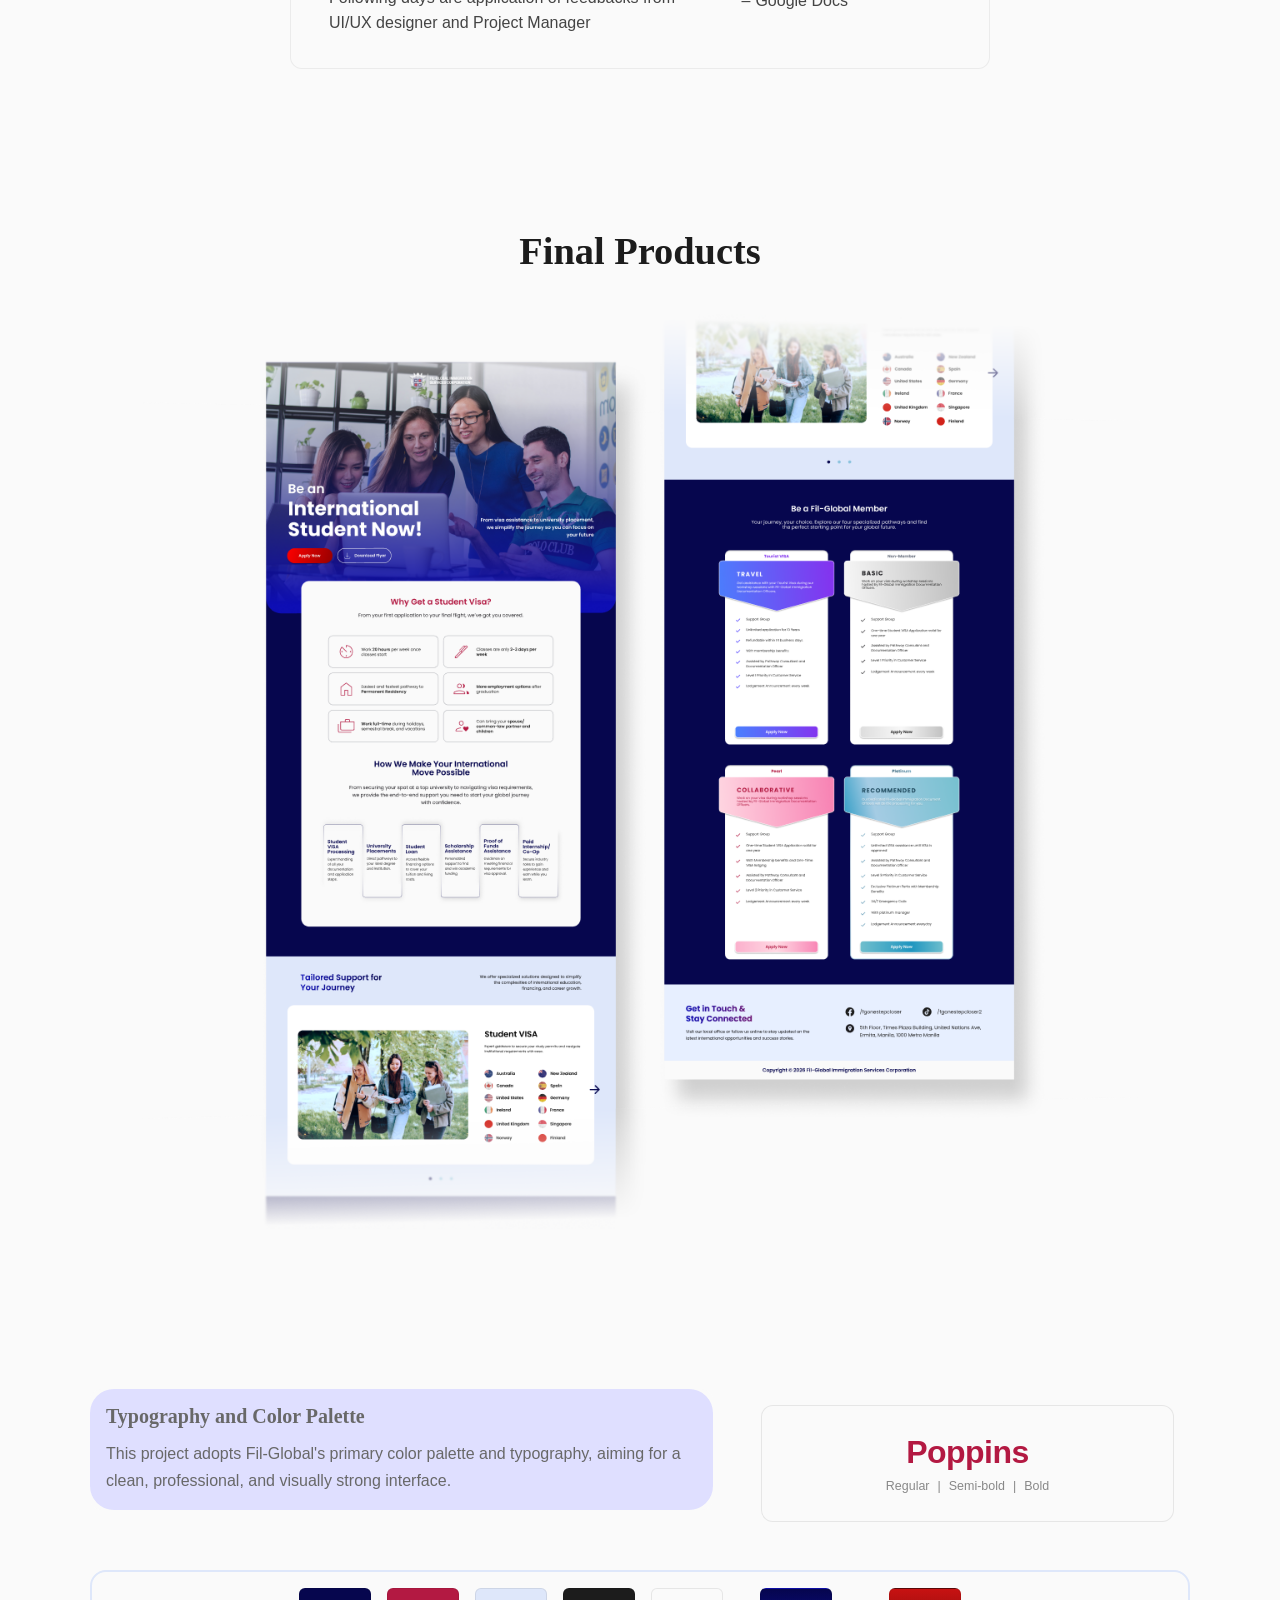
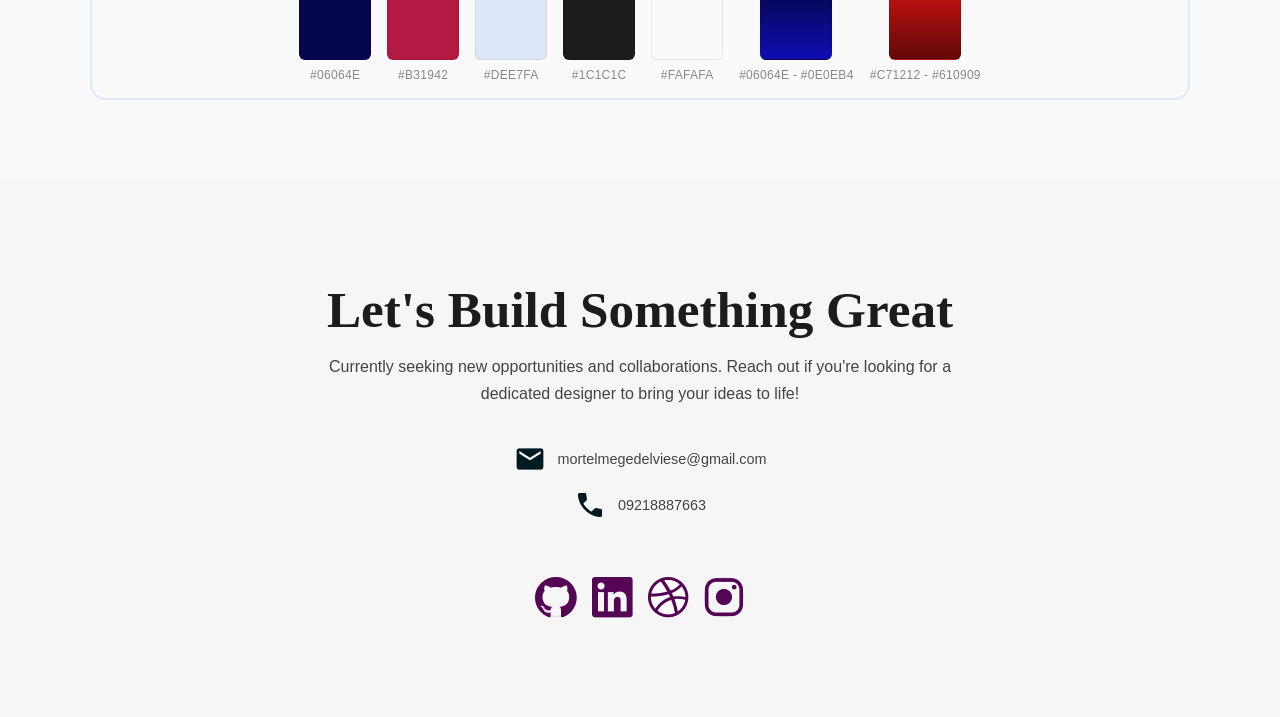
==== commit af7b6b0b: "changes" ====
--- a/collateralwork.html
+++ b/collateralwork.html
@@ -3,7 +3,7 @@
 <head>
   <meta charset="UTF-8" />
   <meta name="viewport" content="width=device-width, initial-scale=1.0" />
-  <title>VROOM Car Rental — Case Study | Meg Mortel</title>
+  <title>Collateral | Meg Mortel</title>
   <link rel="preconnect" href="https://fonts.googleapis.com" />
   <link rel="preconnect" href="https://fonts.gstatic.com" crossorigin />
   <link href="https://fonts.googleapis.com/css2?family=Playfair+Display:wght@700;900&family=DM+Sans:ital,wght@0,300;0,400;0,500;1,300&family=Montserrat:wght@700;900&display=swap" rel="stylesheet" />
@@ -35,9 +35,9 @@
   <!-- HERO -->
   <section id="hero">
     <div class="hero-meta reveal">
-      <span class="pill">Web Redesign</span>
-    </div>
-    <h1 class="hero-title reveal">Meeng Cat Sanctuary<br>Landing Page</h1>
+      <span class="pill">Responsive Design</span>
+    </div>
+    <h1 class="hero-title reveal">Fil-Global Collateral<br>Landing Page</h1>
 
     <div class="hero-banner reveal">
       <div class="hero-img-placeholder"><img src="collateral images/collateral - header.png" alt=""></div>
